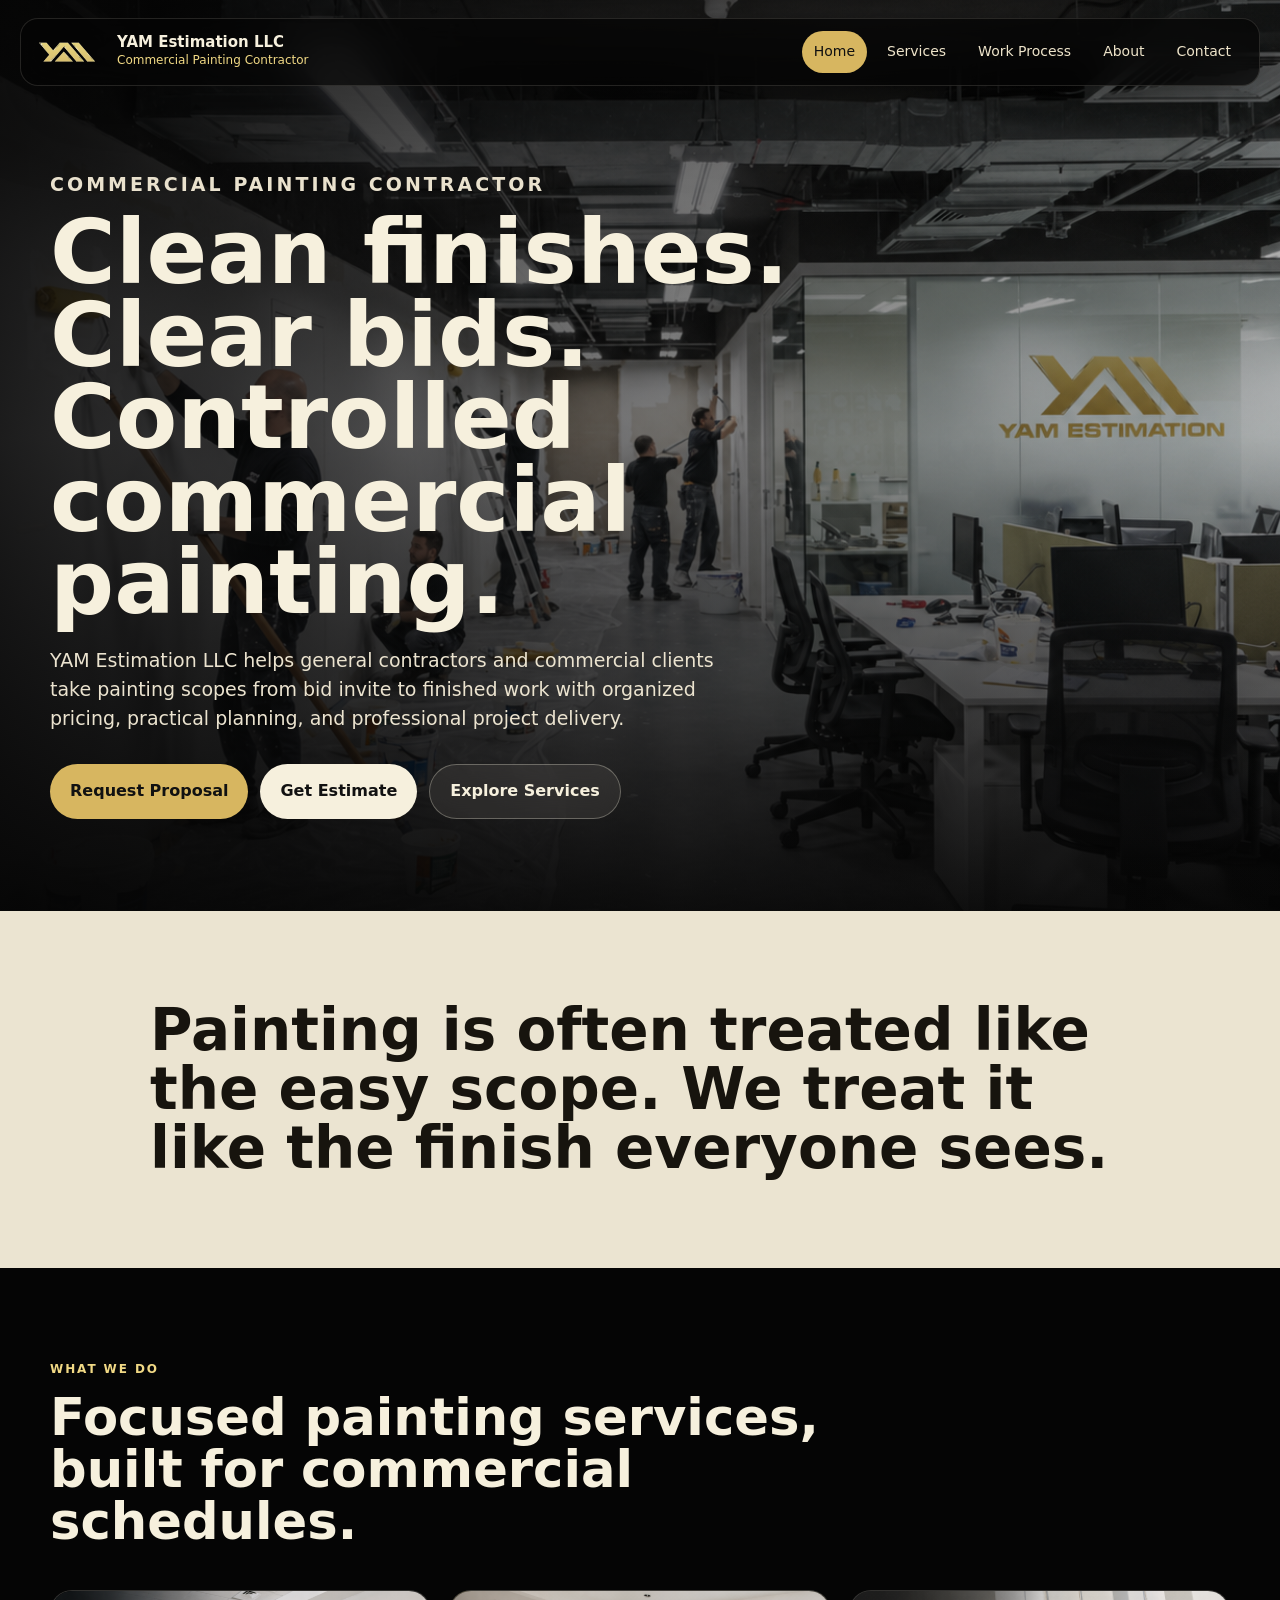
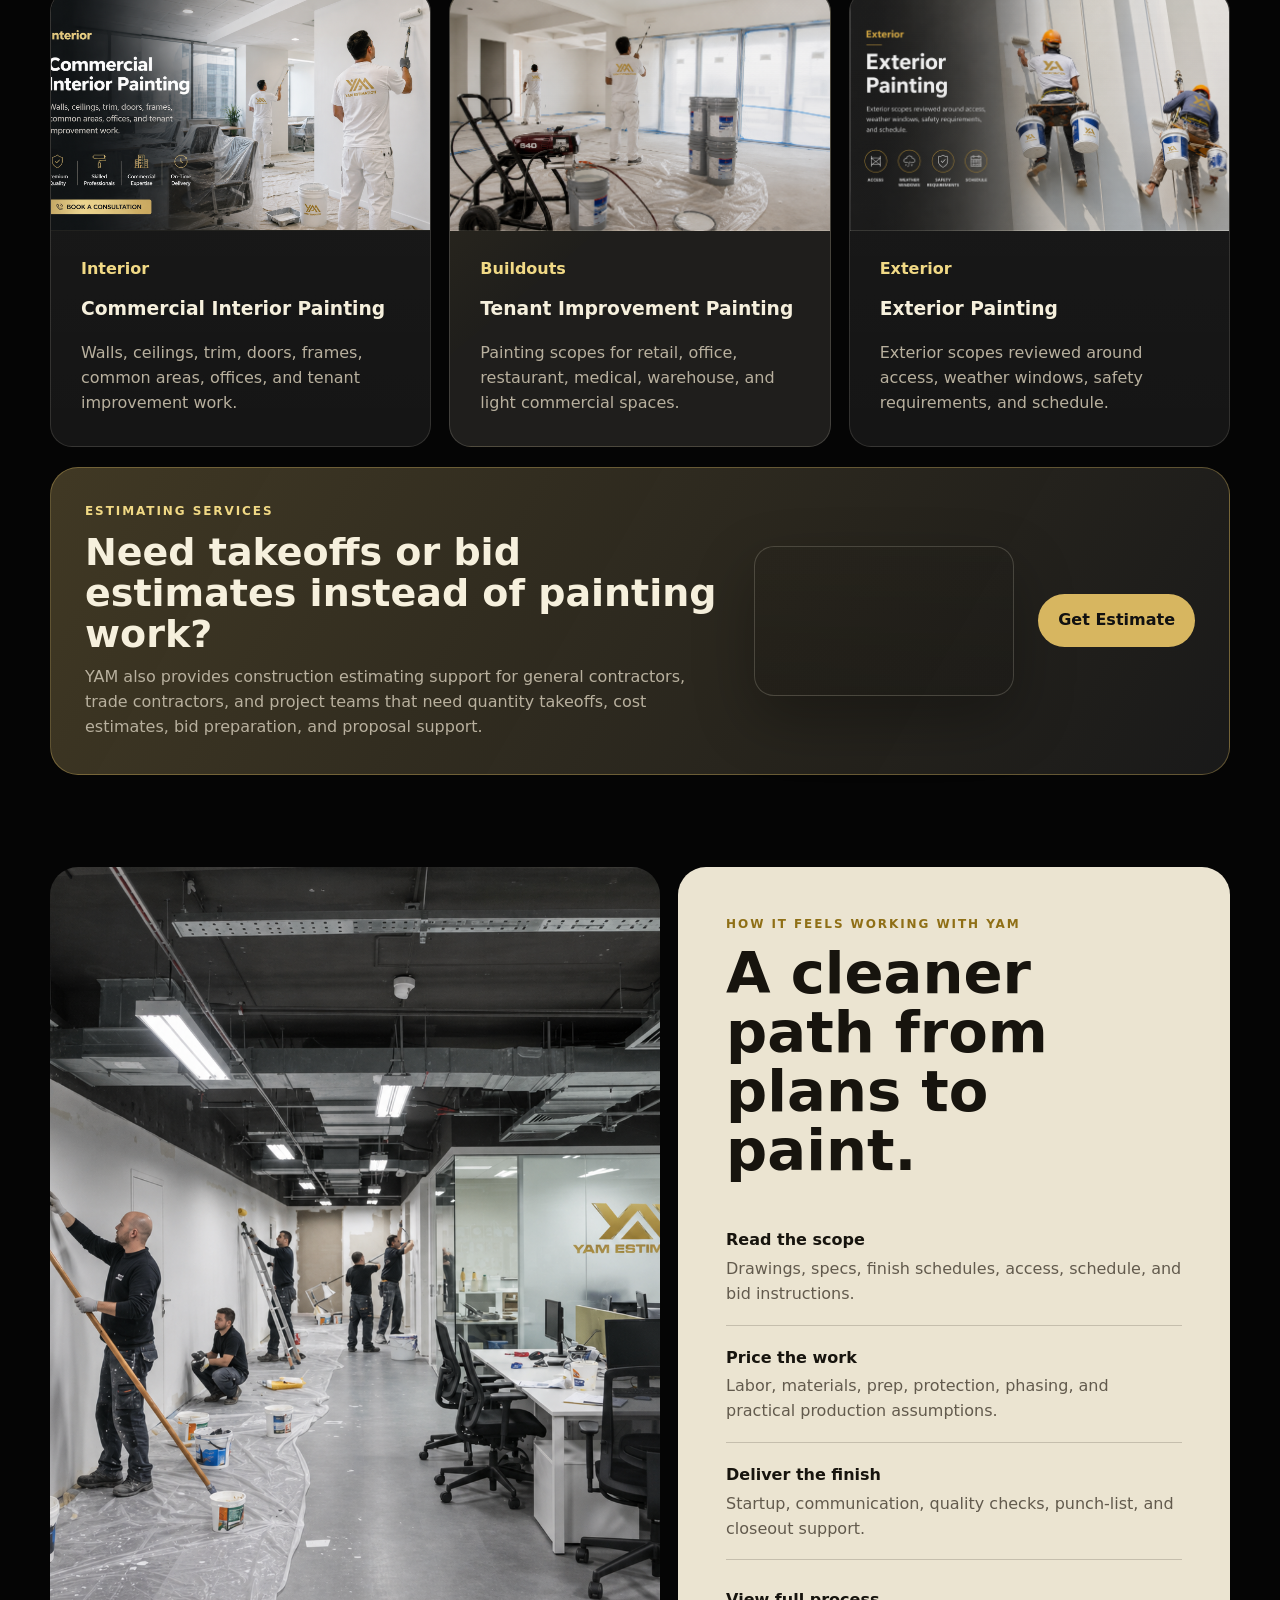
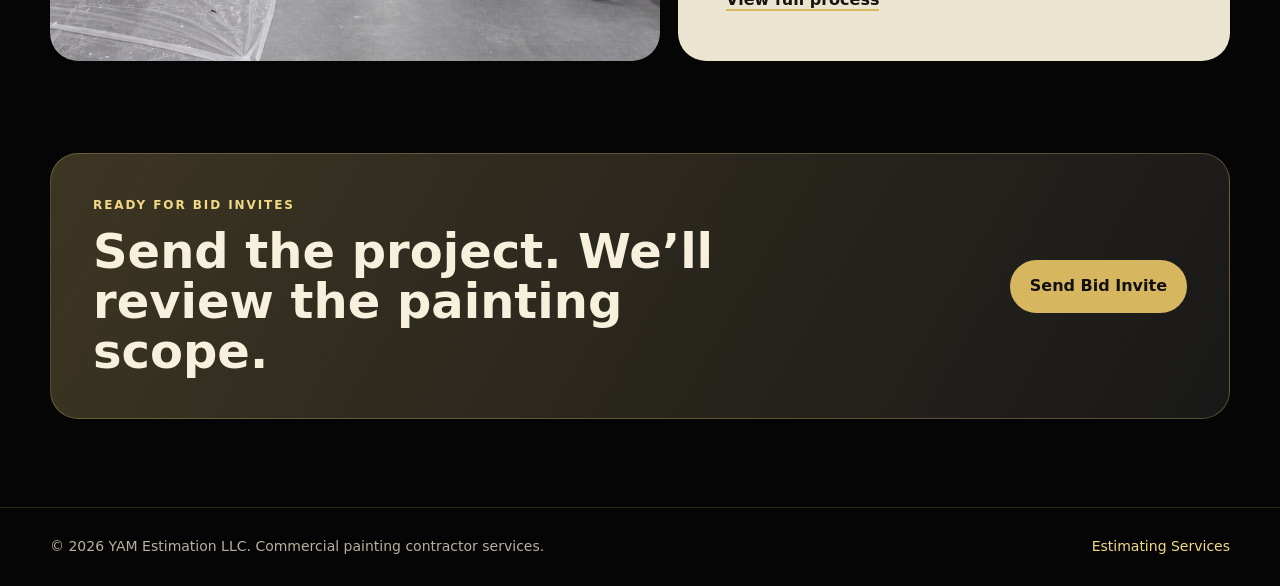
==== index.html @ fc0971e2 "Add files via upload" ====
<!doctype html>
<html lang="en">
  <head>
    <meta charset="utf-8" />
    <meta name="viewport" content="width=device-width, initial-scale=1" />
    <title>YAM Estimation | Commercial Painting Contractor</title>
    <meta name="description" content="YAM Estimation LLC provides commercial painting contractor services for general contractors and commercial clients." />
    <link rel="stylesheet" href="styles.css" />
  </head>
  <body>
    <header class="site-header">
      <a class="brand" href="index.html" aria-label="YAM Estimation home">
        <img src="assets/yam-mark-gold-transparent.png" alt="YAM Estimation" />
        <span><strong>YAM Estimation LLC</strong><small>Commercial Painting Contractor</small></span>
      </a>
      <button class="nav-toggle" type="button" aria-expanded="false" aria-controls="site-nav"><span></span><span></span><span></span></button>
      <nav id="site-nav" class="site-nav" aria-label="Main navigation">
        <a class="active" href="index.html">Home</a>
        <a href="services.html">Services</a>
        <a href="process.html">Work Process</a>
        <a href="about.html">About</a>
        <a href="contact.html">Contact</a>
      </nav>
    </header>

    <main>
      <section class="home-hero">
        <div class="hero-bg"></div>
        <div class="hero-shade"></div>
        <div class="home-hero-content">
          <p class="eyebrow">Commercial Painting Contractor</p>
          <h1>Clean finishes. Clear bids. Controlled commercial painting.</h1>
          <p>
            YAM Estimation LLC helps general contractors and commercial clients take painting scopes from bid invite to finished work with organized pricing, practical planning, and professional project delivery.
          </p>
          <div class="hero-actions">
            <a class="btn btn-primary" href="contact.html">Request Proposal</a>
            <a class="btn btn-estimate" href="https://yamestimation.com/" target="_blank" rel="noopener">Get Estimate</a>
            <a class="btn btn-glass" href="services.html">Explore Services</a>
          </div>
        </div>
      </section>

      <section class="statement">
        <p>Painting is often treated like the easy scope. We treat it like the finish everyone sees.</p>
      </section>

      <section class="home-services">
        <div class="section-kicker">
          <p class="eyebrow">What We Do</p>
          <h2>Focused painting services, built for commercial schedules.</h2>
        </div>
        <div class="service-row">
          <a href="services.html" class="service-tile service-interior">
            <span class="tile-photo" aria-hidden="true"></span>
            <span>Interior</span>
            <h3>Commercial Interior Painting</h3>
            <p>Walls, ceilings, trim, doors, frames, common areas, offices, and tenant improvement work.</p>
          </a>
          <a href="services.html" class="service-tile featured service-buildout">
            <span class="tile-photo" aria-hidden="true"></span>
            <span>Buildouts</span>
            <h3>Tenant Improvement Painting</h3>
            <p>Painting scopes for retail, office, restaurant, medical, warehouse, and light commercial spaces.</p>
          </a>
          <a href="services.html" class="service-tile service-exterior">
            <span class="tile-photo" aria-hidden="true"></span>
            <span>Exterior</span>
            <h3>Exterior Painting</h3>
            <p>Exterior scopes reviewed around access, weather windows, safety requirements, and schedule.</p>
          </a>
        </div>
        <div class="estimate-band">
          <div>
            <p class="eyebrow">Estimating Services</p>
            <h3>Need takeoffs or bid estimates instead of painting work?</h3>
            <p>YAM also provides construction estimating support for general contractors, trade contractors, and project teams that need quantity takeoffs, cost estimates, bid preparation, and proposal support.</p>
          </div>
          <span class="estimate-visual" aria-hidden="true"></span>
          <a class="btn btn-primary" href="https://yamestimation.com/" target="_blank" rel="noopener">Get Estimate</a>
        </div>
      </section>

      <section class="visual-process">
        <div class="process-photo">
          <img src="assets/yam-office-painting-hero.png" alt="Commercial painting work in progress" />
        </div>
        <div class="process-copy">
          <p class="eyebrow">How It Feels Working With YAM</p>
          <h2>A cleaner path from plans to paint.</h2>
          <ol>
            <li><strong>Read the scope</strong><span>Drawings, specs, finish schedules, access, schedule, and bid instructions.</span></li>
            <li><strong>Price the work</strong><span>Labor, materials, prep, protection, phasing, and practical production assumptions.</span></li>
            <li><strong>Deliver the finish</strong><span>Startup, communication, quality checks, punch-list, and closeout support.</span></li>
          </ol>
          <a class="text-link" href="process.html">View full process</a>
        </div>
      </section>

      <section class="cta-panel">
        <div>
          <p class="eyebrow">Ready For Bid Invites</p>
          <h2>Send the project. We’ll review the painting scope.</h2>
        </div>
        <a class="btn btn-primary" href="contact.html">Send Bid Invite</a>
      </section>
    </main>

    <footer class="site-footer">
      <p>© <span id="year"></span> YAM Estimation LLC. Commercial painting contractor services.</p>
      <a href="https://yamestimation.com/" target="_blank" rel="noopener">Estimating Services</a>
    </footer>
    <script src="script.js"></script>
  </body>
</html>
---- styles.css ----
:root {
  --black: #050505;
  --charcoal: #111111;
  --graphite: #1b1a17;
  --cream: #f6f0dd;
  --paper: #ebe4d1;
  --muted: #b8b09e;
  --gold: #d7b660;
  --gold-light: #f1d985;
  --line: rgba(246, 240, 221, 0.16);
  --max: 1180px;
}

* { box-sizing: border-box; }
html { scroll-behavior: smooth; }
body {
  margin: 0;
  background: var(--black);
  color: var(--cream);
  font-family: Inter, ui-sans-serif, system-ui, -apple-system, BlinkMacSystemFont, "Segoe UI", sans-serif;
  line-height: 1.55;
}

img { display: block; max-width: 100%; }
a { color: inherit; text-decoration: none; }
p, h1, h2, h3 { margin-top: 0; }

.site-header {
  position: fixed;
  inset: 18px 20px auto;
  z-index: 40;
  display: flex;
  align-items: center;
  justify-content: space-between;
  gap: 22px;
  width: min(calc(100% - 40px), 1240px);
  margin: 0 auto;
  padding: 12px 16px;
  border: 1px solid rgba(246, 240, 221, 0.13);
  border-radius: 18px;
  background: rgba(5, 5, 5, 0.74);
  backdrop-filter: blur(18px);
  box-shadow: 0 24px 80px rgba(0, 0, 0, 0.32);
}

.brand {
  display: flex;
  align-items: center;
  gap: 12px;
  min-width: 270px;
}

.brand img {
  width: 68px;
  height: 32px;
  object-fit: contain;
}

.brand span { display: grid; gap: 1px; }
.brand strong { font-size: 15px; line-height: 1.1; }
.brand small { color: var(--gold-light); font-size: 12px; }

.site-nav {
  display: flex;
  align-items: center;
  gap: 8px;
  color: #eee4ca;
  font-size: 14px;
}

.site-nav a {
  padding: 10px 12px;
  border-radius: 999px;
  transition: color 180ms ease, background 180ms ease;
}

.site-nav a:hover,
.site-nav a.active {
  color: #101010;
  background: var(--gold);
}

.site-nav .nav-pill {
  border: 1px solid rgba(215, 182, 96, 0.42);
  color: var(--gold-light);
}

.nav-toggle {
  display: none;
  width: 42px;
  height: 42px;
  border: 1px solid var(--line);
  border-radius: 12px;
  background: transparent;
}

.nav-toggle span {
  display: block;
  width: 18px;
  height: 2px;
  margin: 4px auto;
  background: var(--cream);
}

.home-hero {
  position: relative;
  min-height: 100svh;
  display: grid;
  align-items: end;
  overflow: hidden;
}

.hero-bg {
  position: absolute;
  inset: 0;
  background: url("assets/yam-office-painting-hero.png") center/cover;
  transform: scale(1.02);
}

.hero-shade {
  position: absolute;
  inset: 0;
  background:
    linear-gradient(90deg, rgba(5, 5, 5, 0.88), rgba(5, 5, 5, 0.48) 48%, rgba(5, 5, 5, 0.16)),
    linear-gradient(0deg, rgba(5, 5, 5, 0.92), rgba(5, 5, 5, 0.08) 52%, rgba(5, 5, 5, 0.34));
}

.home-hero-content {
  position: relative;
  z-index: 2;
  width: min(var(--max), calc(100% - 44px));
  margin: 0 auto;
  padding: 170px 0 92px;
}

.home-hero h1 {
  max-width: 900px;
  margin-bottom: 22px;
  font-size: clamp(46px, 7vw, 92px);
  line-height: 0.92;
  letter-spacing: 0;
}

.home-hero-content > p {
  max-width: 680px;
  color: #ebe3cf;
  font-size: 19px;
}

.eyebrow {
  margin-bottom: 12px;
  color: var(--gold-light);
  font-size: 12px;
  font-weight: 900;
  letter-spacing: 0.16em;
  text-transform: uppercase;
}

.hero-actions {
  display: flex;
  flex-wrap: wrap;
  gap: 12px;
  margin-top: 30px;
}

.btn {
  display: inline-flex;
  align-items: center;
  justify-content: center;
  min-height: 50px;
  padding: 14px 20px;
  border-radius: 999px;
  font-weight: 850;
  transition: transform 160ms ease, background 160ms ease;
}

.btn:hover { transform: translateY(-2px); }
.btn-primary { background: var(--gold); color: #111; }
.btn-estimate {
  background: var(--cream);
  color: #111;
}
.btn-glass, .btn-ghost {
  border: 1px solid rgba(246, 240, 221, 0.3);
  background: rgba(246, 240, 221, 0.08);
  color: var(--cream);
  backdrop-filter: blur(12px);
}

.statement {
  padding: 90px 22px;
  background: var(--paper);
  color: #17140e;
}

.statement p {
  width: min(980px, 100%);
  margin: 0 auto;
  font-size: clamp(32px, 5vw, 58px);
  line-height: 1.02;
  font-weight: 850;
  letter-spacing: 0;
}

.home-services,
.visual-process,
.cta-panel,
.section,
.feature-band,
.page-main {
  width: min(var(--max), calc(100% - 44px));
  margin: 0 auto;
}

.home-services {
  padding: 92px 0;
}

.section-kicker {
  display: block;
  margin-bottom: 30px;
}

.section-kicker .eyebrow {
  margin-top: 0;
}

.section-kicker h2,
.process-copy h2,
.page-hero h1,
.about-copy h1,
.contact-intro h1,
.two-column h2 {
  font-size: clamp(34px, 4.5vw, 58px);
  line-height: 1.02;
  letter-spacing: 0;
}

.section-kicker h2 {
  max-width: 820px;
  font-size: clamp(34px, 4vw, 54px);
}

.service-row {
  display: grid;
  grid-template-columns: repeat(3, minmax(0, 1fr));
  gap: 18px;
  align-items: stretch;
}

.service-tile {
  display: flex;
  flex-direction: column;
  overflow: hidden;
  border: 1px solid rgba(246, 240, 221, 0.13);
  border-radius: 22px;
  background:
    linear-gradient(180deg, rgba(255, 255, 255, 0.04), rgba(255, 255, 255, 0.015)),
    var(--charcoal);
  transition: transform 180ms ease, border-color 180ms ease;
}

.service-tile.featured {
  border-color: rgba(246, 240, 221, 0.16);
  background:
    linear-gradient(140deg, rgba(215, 182, 96, 0.12), rgba(255, 255, 255, 0.02) 48%),
    var(--graphite);
}

.service-tile:hover {
  transform: translateY(-5px);
  border-color: rgba(215, 182, 96, 0.62);
}

.service-tile span,
.feature-card span,
.timeline span,
.service-matrix span {
  display: inline-block;
  margin: 26px 30px 12px;
  color: var(--gold-light);
  font-weight: 900;
}

.service-tile .tile-photo {
  width: 100%;
  height: 240px;
  margin: 0;
  background-size: cover;
  background-position: center;
  border-bottom: 1px solid rgba(246, 240, 221, 0.12);
}

.service-interior .tile-photo {
  background-image: url("assets/yam-interior-painting-card.png");
  background-size: cover;
  background-repeat: no-repeat;
  background-color: #050505;
  background-position: center center;
  height: 240px;
}

.service-buildout .tile-photo {
  height: 240px;
  background-image: linear-gradient(0deg, rgba(5, 5, 5, 0.08), rgba(5, 5, 5, 0.02)), url("assets/yam-buildout-painting.png");
}

.service-exterior .tile-photo {
  background-image: linear-gradient(0deg, rgba(5, 5, 5, 0.12), rgba(5, 5, 5, 0.02)), url("assets/yam-exterior-painting.png");
  background-position: center center;
}

.service-estimate .tile-photo {
  background-image: linear-gradient(0deg, rgba(5, 5, 5, 0.16), rgba(5, 5, 5, 0.02)), url("https://images.unsplash.com/photo-1503387762-592deb58ef4e?auto=format&fit=crop&w=900&q=82");
}

.service-tile h3,
.service-tile p {
  margin-left: 30px;
  margin-right: 30px;
}

.service-tile p {
  margin-bottom: 30px;
}

.service-tile p,
.process-copy li span,
.page-hero p,
.about-copy > p,
.contact-intro > p,
.feature-card p,
.service-matrix p,
.timeline p,
.detail-list p,
.contact-direct p,
.info-grid p {
  color: var(--muted);
}

.estimate-band {
  display: grid;
  grid-template-columns: minmax(0, 1fr) 260px auto;
  align-items: center;
  gap: 24px;
  margin-top: 20px;
  padding: 34px;
  border: 1px solid rgba(215, 182, 96, 0.36);
  border-radius: 28px;
  background:
    linear-gradient(120deg, rgba(215, 182, 96, 0.24), rgba(255, 255, 255, 0.035)),
    var(--charcoal);
}

.estimate-band div {
  max-width: 720px;
}

.estimate-band h3 {
  margin-bottom: 10px;
  font-size: clamp(26px, 3vw, 38px);
  line-height: 1.08;
}

.estimate-band p:last-child {
  margin-bottom: 0;
  color: var(--muted);
}

.estimate-visual {
  width: min(260px, 24vw);
  height: 150px;
  flex: 0 0 auto;
  border: 1px solid rgba(246, 240, 221, 0.18);
  border-radius: 20px;
  background:
    linear-gradient(0deg, rgba(5, 5, 5, 0.15), rgba(5, 5, 5, 0.05)),
    url("https://images.unsplash.com/photo-1503387762-592deb58ef4e?auto=format&fit=crop&w=700&q=82") center/cover;
  box-shadow: 0 24px 60px rgba(0, 0, 0, 0.28);
}

.visual-process {
  display: grid;
  grid-template-columns: 1.05fr 0.95fr;
  gap: 18px;
  padding-bottom: 92px;
}

.process-photo {
  min-height: 640px;
  overflow: hidden;
  border-radius: 28px;
}

.process-photo img {
  width: 100%;
  height: 100%;
  object-fit: cover;
}

.process-copy {
  padding: 48px;
  border-radius: 28px;
  background: var(--paper);
  color: #17140e;
}

.process-copy .eyebrow { color: #8f6f16; }
.process-copy ol {
  display: grid;
  gap: 20px;
  margin: 28px 0;
  padding: 0;
  list-style: none;
}

.process-copy li {
  display: grid;
  gap: 4px;
  padding-bottom: 18px;
  border-bottom: 1px solid rgba(23, 20, 14, 0.18);
}

.process-copy li span { color: #625a4d; }
.text-link {
  color: #17140e;
  font-weight: 900;
  border-bottom: 2px solid var(--gold);
}

.cta-panel {
  display: flex;
  justify-content: space-between;
  align-items: center;
  gap: 24px;
  margin-bottom: 88px;
  padding: 42px;
  border: 1px solid rgba(215, 182, 96, 0.32);
  border-radius: 28px;
  background:
    linear-gradient(120deg, rgba(215, 182, 96, 0.22), rgba(255, 255, 255, 0.03)),
    var(--charcoal);
}

.cta-panel h2 {
  max-width: 720px;
  margin-bottom: 0;
  font-size: clamp(30px, 4vw, 48px);
  line-height: 1.04;
}

.site-footer {
  display: flex;
  justify-content: space-between;
  gap: 22px;
  padding: 28px max(22px, calc((100vw - var(--max)) / 2));
  border-top: 1px solid rgba(215, 182, 96, 0.2);
  color: var(--muted);
  font-size: 14px;
}

.site-footer p { margin: 0; }
.site-footer a { color: var(--gold-light); }

/* Inner pages */
.page-main {
  padding: 120px 0 90px;
}

.page-hero {
  min-height: 440px;
  display: grid;
  align-content: end;
  padding: 52px;
  border-radius: 28px;
  overflow: hidden;
  background:
    linear-gradient(90deg, rgba(5, 5, 5, 0.74), rgba(5, 5, 5, 0.28)),
    url("assets/yam-office-painting-hero.png") center/cover;
}

.service-matrix,
.timeline {
  display: grid;
  gap: 16px;
  margin-top: 24px;
}

.service-matrix { grid-template-columns: repeat(2, 1fr); }
.timeline { grid-template-columns: repeat(3, 1fr); }

.service-matrix article,
.timeline article,
.feature-card,
.contact-form,
.contact-direct,
.info-grid p {
  border: 1px solid rgba(246, 240, 221, 0.13);
  border-radius: 22px;
  background: rgba(255, 255, 255, 0.045);
}

.service-matrix article,
.timeline article {
  min-height: 280px;
  padding: 30px;
}

.service-matrix .matrix-card {
  overflow: hidden;
  padding: 0;
}

.service-matrix .matrix-card .tile-photo {
  display: block;
  width: 100%;
  height: 210px;
  margin: 0;
  background-size: cover;
  background-position: center;
  border-bottom: 1px solid rgba(246, 240, 221, 0.12);
}

.service-matrix .matrix-card > span:not(.tile-photo),
.service-matrix .matrix-card h2,
.service-matrix .matrix-card p,
.service-matrix .matrix-card .text-link {
  margin-left: 28px;
  margin-right: 28px;
}

.service-matrix .matrix-card > span:not(.tile-photo) {
  margin-top: 24px;
}

.service-matrix .matrix-card p,
.service-matrix .matrix-card .text-link {
  margin-bottom: 28px;
}

.service-matrix .estimate-service {
  border-color: rgba(215, 182, 96, 0.42);
  background:
    linear-gradient(135deg, rgba(215, 182, 96, 0.2), rgba(255, 255, 255, 0.035)),
    rgba(255, 255, 255, 0.045);
}

.section,
.two-column {
  padding: 80px 0;
}

.two-column,
.about-layout,
.contact-page {
  display: grid;
  grid-template-columns: 0.95fr 1.05fr;
  gap: 26px;
  align-items: start;
}

.detail-list {
  display: grid;
  gap: 14px;
}

.detail-list p {
  margin: 0;
  padding: 18px 0;
  border-bottom: 1px solid var(--line);
}

.about-layout {
  align-items: stretch;
}

.about-image {
  min-height: 690px;
  overflow: hidden;
  border-radius: 28px;
}

.about-image img {
  width: 100%;
  height: 100%;
  object-fit: cover;
}

.about-copy,
.contact-intro {
  padding: 46px;
  border-radius: 28px;
  background: var(--paper);
  color: #17140e;
}

.about-copy .eyebrow,
.contact-intro .eyebrow {
  color: #8f6f16;
}

.about-copy > p,
.contact-intro > p {
  color: #625a4d;
}

.info-grid,
.contact-direct {
  display: grid;
  grid-template-columns: repeat(2, 1fr);
  gap: 12px;
  margin-top: 26px;
}

.info-grid p,
.contact-direct p {
  margin: 0;
  padding: 18px;
  background: rgba(23, 20, 14, 0.06);
  border-color: rgba(23, 20, 14, 0.13);
  color: #625a4d;
}

.contact-direct {
  grid-template-columns: 1fr;
}

.contact-form {
  display: grid;
  grid-template-columns: repeat(2, 1fr);
  gap: 16px;
  padding: 28px;
}

.contact-form label {
  display: grid;
  gap: 7px;
  color: #ece2c7;
  font-weight: 800;
  font-size: 14px;
}

.contact-form .full { grid-column: 1 / -1; }

input,
textarea {
  width: 100%;
  border: 1px solid rgba(246, 240, 221, 0.18);
  border-radius: 14px;
  background: rgba(255, 255, 255, 0.06);
  color: var(--cream);
  font: inherit;
  padding: 13px 14px;
}

textarea { resize: vertical; }
input:focus, textarea:focus {
  border-color: rgba(215, 182, 96, 0.85);
  outline: none;
}

@media (max-width: 1050px) {
  .estimate-band,
  .visual-process,
  .two-column,
  .about-layout,
  .contact-page {
    grid-template-columns: 1fr;
  }
  .service-row,
  .timeline {
    grid-template-columns: repeat(2, 1fr);
  }
}

@media (max-width: 880px) {
  .nav-toggle { display: block; }
  .site-nav {
    position: absolute;
    top: 74px;
    left: 0;
    right: 0;
    display: none;
    flex-direction: column;
    align-items: stretch;
    padding: 12px;
    border: 1px solid var(--line);
    border-radius: 18px;
    background: rgba(5, 5, 5, 0.97);
  }
  .site-nav.open { display: flex; }
  .brand { min-width: 0; }
}

@media (max-width: 640px) {
  .site-header {
    inset: 10px 12px auto;
    width: calc(100% - 24px);
  }
  .brand img { width: 54px; }
  .brand small { display: none; }
  .home-hero-content {
    width: calc(100% - 28px);
    padding: 150px 0 56px;
  }
  .home-hero h1 { font-size: 43px; }
  .statement { padding: 62px 18px; }
  .home-services,
  .visual-process,
  .cta-panel,
  .section,
  .feature-band,
  .page-main {
    width: calc(100% - 28px);
  }
  .service-row,
  .service-matrix,
  .timeline,
  .info-grid,
  .contact-form {
    grid-template-columns: 1fr;
  }

  .section-kicker h2 {
    font-size: 36px;
  }

  .service-tile .tile-photo,
  .service-interior .tile-photo,
  .service-buildout .tile-photo {
    height: 210px;
  }
  .process-photo,
  .about-image {
    min-height: 390px;
  }
  .process-copy,
  .page-hero,
  .about-copy,
  .contact-intro,
  .cta-panel {
    padding: 28px;
    border-radius: 22px;
  }
  .cta-panel,
  .estimate-band,
  .site-footer {
    flex-direction: column;
    align-items: flex-start;
  }

  .estimate-visual {
    width: 100%;
    height: 180px;
  }
}
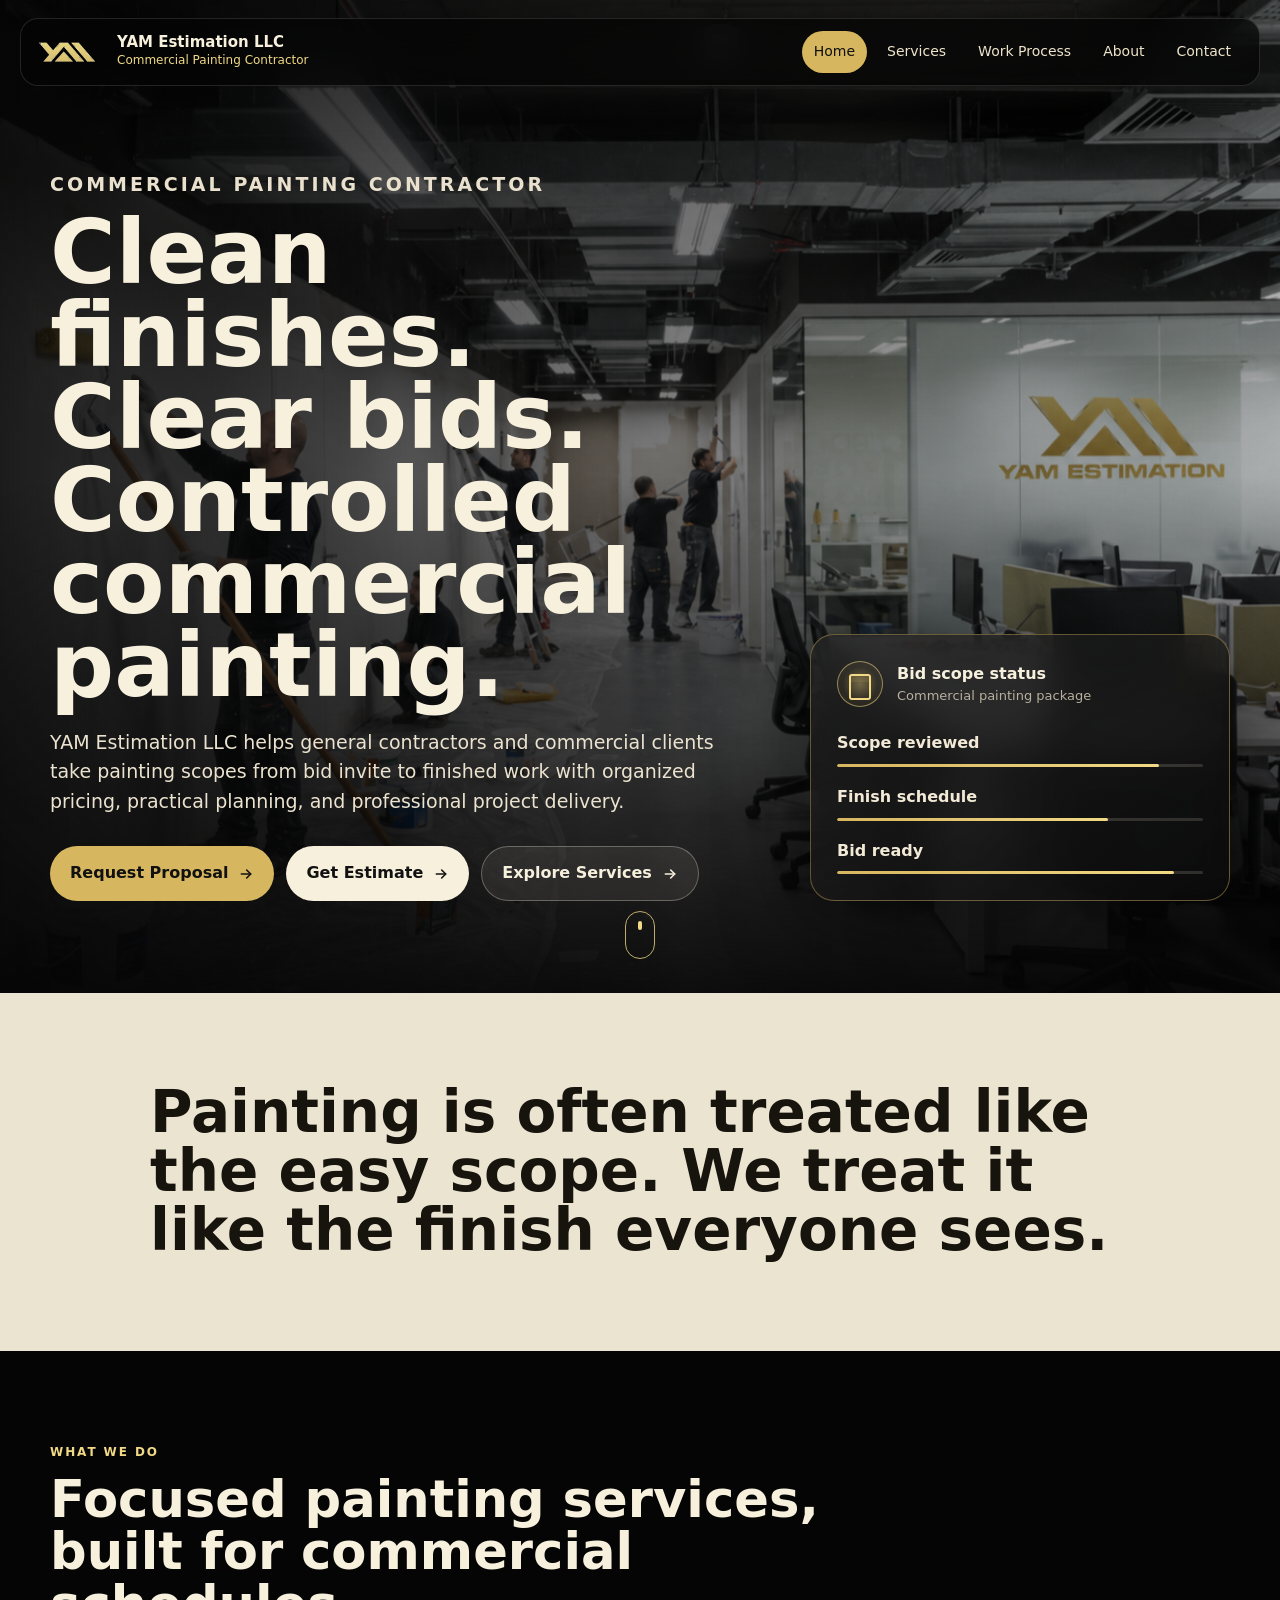
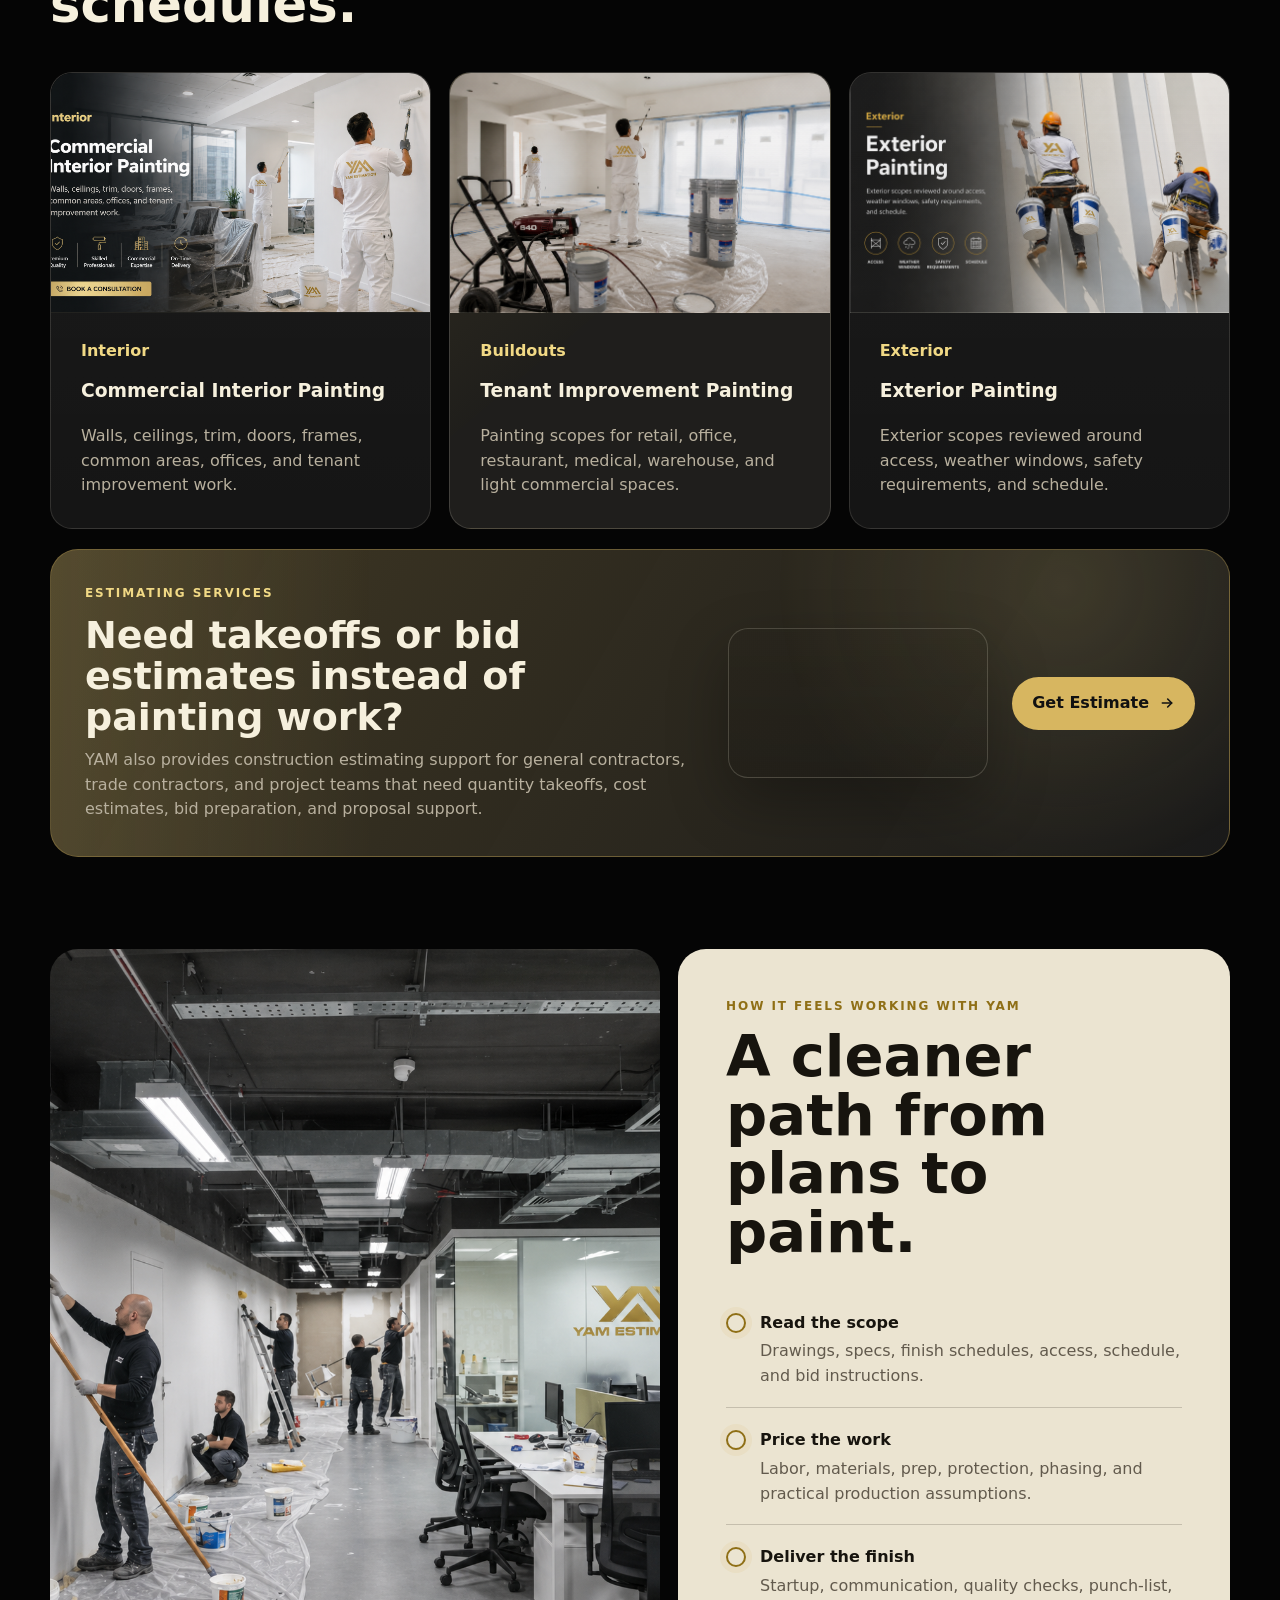
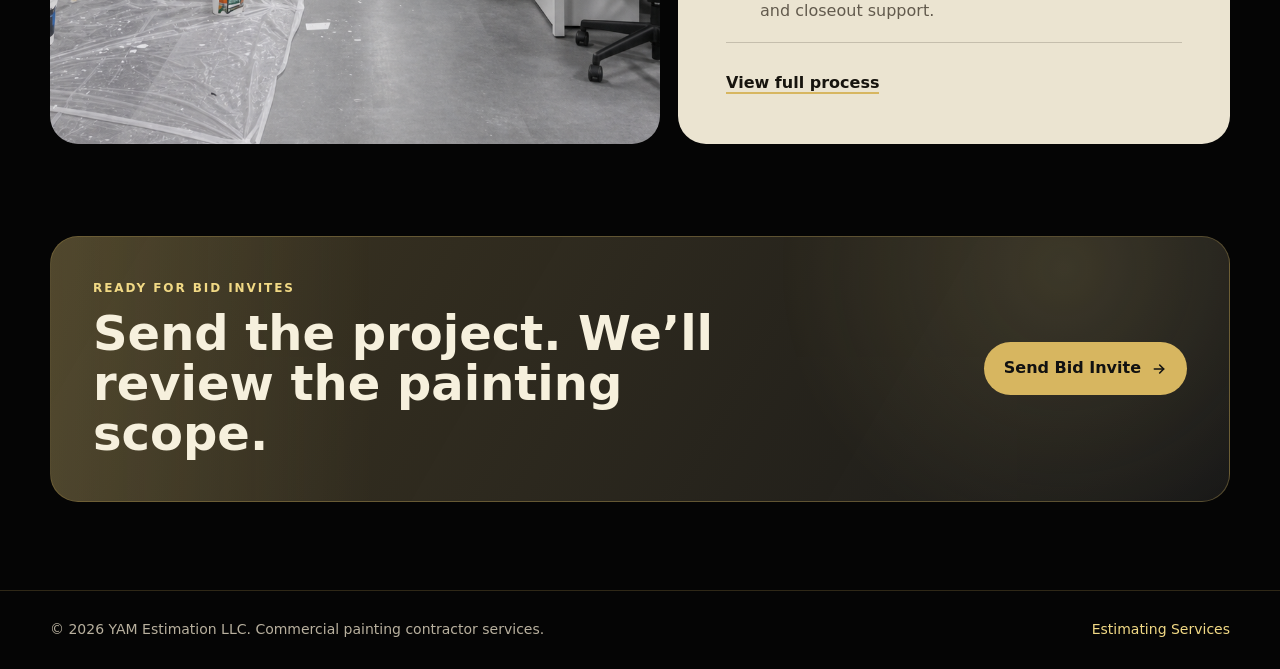
==== commit 628ac4a9: "Add polished animations and homepage features" ====
--- a/index.html
+++ b/index.html
@@ -26,18 +26,42 @@
     <main>
       <section class="home-hero">
         <div class="hero-bg"></div>
+        <div class="hero-grid" aria-hidden="true"></div>
         <div class="hero-shade"></div>
         <div class="home-hero-content">
-          <p class="eyebrow">Commercial Painting Contractor</p>
-          <h1>Clean finishes. Clear bids. Controlled commercial painting.</h1>
-          <p>
-            YAM Estimation LLC helps general contractors and commercial clients take painting scopes from bid invite to finished work with organized pricing, practical planning, and professional project delivery.
-          </p>
-          <div class="hero-actions">
-            <a class="btn btn-primary" href="contact.html">Request Proposal</a>
-            <a class="btn btn-estimate" href="https://yamestimation.com/" target="_blank" rel="noopener">Get Estimate</a>
-            <a class="btn btn-glass" href="services.html">Explore Services</a>
+          <div class="hero-copy">
+            <p class="eyebrow">Commercial Painting Contractor</p>
+            <h1>Clean finishes. Clear bids. Controlled commercial painting.</h1>
+            <p>
+              YAM Estimation LLC helps general contractors and commercial clients take painting scopes from bid invite to finished work with organized pricing, practical planning, and professional project delivery.
+            </p>
+            <div class="hero-actions">
+              <a class="btn btn-primary" href="contact.html">Request Proposal</a>
+              <a class="btn btn-estimate" href="https://yamestimation.com/" target="_blank" rel="noopener">Get Estimate</a>
+              <a class="btn btn-glass" href="services.html">Explore Services</a>
+            </div>
           </div>
+          <aside class="scope-card" aria-label="Project readiness checklist">
+            <div class="scope-card-top">
+              <span class="scope-icon" aria-hidden="true"></span>
+              <p><strong>Bid scope status</strong><small>Commercial painting package</small></p>
+            </div>
+            <ul>
+              <li style="--progress: 88%">
+                <span>Scope reviewed</span>
+                <i></i>
+              </li>
+              <li style="--progress: 74%">
+                <span>Finish schedule</span>
+                <i></i>
+              </li>
+              <li style="--progress: 92%">
+                <span>Bid ready</span>
+                <i></i>
+              </li>
+            </ul>
+          </aside>
+          <a class="scroll-cue" href="#services-preview" aria-label="Scroll to services"></a>
         </div>
       </section>
 
@@ -45,7 +69,7 @@
         <p>Painting is often treated like the easy scope. We treat it like the finish everyone sees.</p>
       </section>
 
-      <section class="home-services">
+      <section id="services-preview" class="home-services">
         <div class="section-kicker">
           <p class="eyebrow">What We Do</p>
           <h2>Focused painting services, built for commercial schedules.</h2>
--- a/styles.css
+++ b/styles.css
@@ -7,7 +7,9 @@
   --muted: #b8b09e;
   --gold: #d7b660;
   --gold-light: #f1d985;
+  --gold-deep: #9d7620;
   --line: rgba(246, 240, 221, 0.16);
+  --ease: cubic-bezier(0.22, 1, 0.36, 1);
   --max: 1180px;
 }
 
@@ -15,10 +17,16 @@
 html { scroll-behavior: smooth; }
 body {
   margin: 0;
+  overflow-x: hidden;
   background: var(--black);
   color: var(--cream);
   font-family: Inter, ui-sans-serif, system-ui, -apple-system, BlinkMacSystemFont, "Segoe UI", sans-serif;
   line-height: 1.55;
+}
+
+body::selection {
+  background: rgba(215, 182, 96, 0.42);
+  color: #fff8df;
 }
 
 img { display: block; max-width: 100%; }
@@ -41,6 +49,14 @@
   background: rgba(5, 5, 5, 0.74);
   backdrop-filter: blur(18px);
   box-shadow: 0 24px 80px rgba(0, 0, 0, 0.32);
+  transition: transform 420ms var(--ease), background 220ms ease, border-color 220ms ease, box-shadow 220ms ease;
+  animation: headerDrop 720ms var(--ease) both;
+}
+
+.site-header.scrolled {
+  border-color: rgba(215, 182, 96, 0.22);
+  background: rgba(5, 5, 5, 0.86);
+  box-shadow: 0 18px 70px rgba(0, 0, 0, 0.44);
 }
 
 .brand {
@@ -57,6 +73,7 @@
 }
 
 .brand span { display: grid; gap: 1px; }
+.brand span { min-width: 0; }
 .brand strong { font-size: 15px; line-height: 1.1; }
 .brand small { color: var(--gold-light); font-size: 12px; }
 
@@ -71,7 +88,7 @@
 .site-nav a {
   padding: 10px 12px;
   border-radius: 999px;
-  transition: color 180ms ease, background 180ms ease;
+  transition: color 180ms ease, background 180ms ease, transform 180ms ease;
 }
 
 .site-nav a:hover,
@@ -80,6 +97,10 @@
   background: var(--gold);
 }
 
+.site-nav a:hover {
+  transform: translateY(-1px);
+}
+
 .site-nav .nav-pill {
   border: 1px solid rgba(215, 182, 96, 0.42);
   color: var(--gold-light);
@@ -87,6 +108,7 @@
 
 .nav-toggle {
   display: none;
+  flex: 0 0 42px;
   width: 42px;
   height: 42px;
   border: 1px solid var(--line);
@@ -115,6 +137,19 @@
   inset: 0;
   background: url("assets/yam-office-painting-hero.png") center/cover;
   transform: scale(1.02);
+  animation: heroDrift 18s ease-in-out infinite alternate;
+  will-change: transform;
+}
+
+.hero-grid {
+  position: absolute;
+  inset: 0;
+  opacity: 0.28;
+  background-image:
+    linear-gradient(rgba(215, 182, 96, 0.08) 1px, transparent 1px),
+    linear-gradient(90deg, rgba(215, 182, 96, 0.08) 1px, transparent 1px);
+  background-size: 88px 88px;
+  mask-image: linear-gradient(90deg, #000 0%, transparent 72%);
 }
 
 .hero-shade {
@@ -131,6 +166,15 @@
   width: min(var(--max), calc(100% - 44px));
   margin: 0 auto;
   padding: 170px 0 92px;
+  display: grid;
+  grid-template-columns: minmax(0, 1fr) minmax(320px, 420px);
+  align-items: end;
+  gap: 44px;
+}
+
+.hero-copy {
+  min-width: 0;
+  animation: heroLift 880ms var(--ease) 140ms both;
 }
 
 .home-hero h1 {
@@ -139,9 +183,10 @@
   font-size: clamp(46px, 7vw, 92px);
   line-height: 0.92;
   letter-spacing: 0;
-}
-
-.home-hero-content > p {
+  overflow-wrap: break-word;
+}
+
+.hero-copy > p {
   max-width: 680px;
   color: #ebe3cf;
   font-size: 19px;
@@ -164,17 +209,48 @@
 }
 
 .btn {
+  --mx: 50%;
+  --my: 50%;
+  position: relative;
+  isolation: isolate;
+  overflow: hidden;
   display: inline-flex;
   align-items: center;
   justify-content: center;
+  gap: 10px;
   min-height: 50px;
   padding: 14px 20px;
   border-radius: 999px;
   font-weight: 850;
-  transition: transform 160ms ease, background 160ms ease;
-}
-
-.btn:hover { transform: translateY(-2px); }
+  transition: transform 220ms var(--ease), background 160ms ease, border-color 160ms ease, box-shadow 220ms ease;
+}
+
+.btn::after {
+  content: "";
+  width: 16px;
+  height: 16px;
+  background: currentColor;
+  mask: url("data:image/svg+xml,%3Csvg xmlns='http://www.w3.org/2000/svg' viewBox='0 0 24 24' fill='none' stroke='black' stroke-width='2.4' stroke-linecap='round' stroke-linejoin='round'%3E%3Cpath d='M5 12h14'/%3E%3Cpath d='m13 6 6 6-6 6'/%3E%3C/svg%3E") center/contain no-repeat;
+  transition: transform 220ms var(--ease);
+}
+
+.btn::before {
+  content: "";
+  position: absolute;
+  inset: -1px;
+  z-index: -1;
+  opacity: 0;
+  background: radial-gradient(circle at var(--mx) var(--my), rgba(255, 255, 255, 0.34), transparent 34%);
+  transition: opacity 220ms ease;
+}
+
+.btn:hover {
+  transform: translateY(-2px);
+  box-shadow: 0 18px 44px rgba(0, 0, 0, 0.28);
+}
+
+.btn:hover::before { opacity: 1; }
+.btn:hover::after { transform: translateX(4px); }
 .btn-primary { background: var(--gold); color: #111; }
 .btn-estimate {
   background: var(--cream);
@@ -185,6 +261,137 @@
   background: rgba(246, 240, 221, 0.08);
   color: var(--cream);
   backdrop-filter: blur(12px);
+}
+
+.scope-card {
+  min-width: 0;
+  position: relative;
+  overflow: hidden;
+  padding: 26px;
+  border: 1px solid rgba(215, 182, 96, 0.42);
+  border-radius: 24px;
+  background:
+    linear-gradient(145deg, rgba(255, 255, 255, 0.095), rgba(255, 255, 255, 0.02)),
+    rgba(5, 5, 5, 0.72);
+  backdrop-filter: blur(18px);
+  box-shadow: 0 28px 90px rgba(0, 0, 0, 0.42);
+  animation: scopeEnter 980ms var(--ease) 420ms both, subtleFloat 7s ease-in-out 1.6s infinite;
+}
+
+.scope-card::before {
+  content: "";
+  position: absolute;
+  inset: 0;
+  background: linear-gradient(110deg, transparent 0%, rgba(241, 217, 133, 0.16) 45%, transparent 68%);
+  transform: translateX(-120%);
+  animation: panelSweep 5.8s ease-in-out 2s infinite;
+}
+
+.scope-card-top {
+  position: relative;
+  display: flex;
+  align-items: center;
+  gap: 14px;
+  margin-bottom: 24px;
+}
+
+.scope-icon {
+  width: 46px;
+  height: 46px;
+  border: 1px solid rgba(241, 217, 133, 0.54);
+  border-radius: 50%;
+  background:
+    radial-gradient(circle, rgba(241, 217, 133, 0.34), transparent 56%),
+    rgba(215, 182, 96, 0.08);
+}
+
+.scope-icon::before {
+  content: "";
+  display: block;
+  width: 18px;
+  height: 22px;
+  margin: 12px auto;
+  border: 2px solid var(--gold-light);
+  border-radius: 3px;
+  box-shadow: inset 0 6px 0 rgba(215, 182, 96, 0.16);
+}
+
+.scope-card p {
+  margin: 0;
+}
+
+.scope-card strong,
+.scope-card small,
+.scope-card span {
+  display: block;
+}
+
+.scope-card small {
+  color: var(--muted);
+  font-size: 13px;
+}
+
+.scope-card ul {
+  position: relative;
+  display: grid;
+  gap: 18px;
+  margin: 0;
+  padding: 0;
+  list-style: none;
+}
+
+.scope-card li {
+  display: grid;
+  gap: 8px;
+}
+
+.scope-card li span {
+  color: #f2ead6;
+  font-weight: 800;
+}
+
+.scope-card i {
+  position: relative;
+  display: block;
+  height: 3px;
+  overflow: hidden;
+  border-radius: 999px;
+  background: rgba(246, 240, 221, 0.15);
+}
+
+.scope-card i::before {
+  content: "";
+  position: absolute;
+  inset: 0 auto 0 0;
+  width: var(--progress);
+  border-radius: inherit;
+  background: linear-gradient(90deg, var(--gold), var(--gold-light));
+  transform-origin: left;
+  animation: progressIn 1200ms var(--ease) 980ms both;
+}
+
+.scroll-cue {
+  position: absolute;
+  left: 50%;
+  bottom: 34px;
+  width: 30px;
+  height: 48px;
+  border: 1px solid rgba(241, 217, 133, 0.78);
+  border-radius: 999px;
+  transform: translateX(-50%);
+}
+
+.scroll-cue::before {
+  content: "";
+  position: absolute;
+  top: 9px;
+  left: 50%;
+  width: 4px;
+  height: 9px;
+  border-radius: 999px;
+  background: var(--gold-light);
+  transform: translateX(-50%);
+  animation: scrollDot 1.7s ease-in-out infinite;
 }
 
 .statement {
@@ -249,6 +456,10 @@
 }
 
 .service-tile {
+  --mx: 50%;
+  --my: 50%;
+  position: relative;
+  isolation: isolate;
   display: flex;
   flex-direction: column;
   overflow: hidden;
@@ -257,7 +468,20 @@
   background:
     linear-gradient(180deg, rgba(255, 255, 255, 0.04), rgba(255, 255, 255, 0.015)),
     var(--charcoal);
-  transition: transform 180ms ease, border-color 180ms ease;
+  transition: transform 260ms var(--ease), border-color 220ms ease, box-shadow 260ms ease;
+}
+
+.service-tile::after,
+.timeline article::after,
+.feature-card::after,
+.service-matrix article::after {
+  content: "";
+  position: absolute;
+  inset: 0;
+  pointer-events: none;
+  opacity: 0;
+  background: radial-gradient(circle at var(--mx) var(--my), rgba(241, 217, 133, 0.14), transparent 34%);
+  transition: opacity 220ms ease;
 }
 
 .service-tile.featured {
@@ -268,8 +492,16 @@
 }
 
 .service-tile:hover {
-  transform: translateY(-5px);
+  transform: translateY(-7px);
   border-color: rgba(215, 182, 96, 0.62);
+  box-shadow: 0 26px 70px rgba(0, 0, 0, 0.34);
+}
+
+.service-tile:hover::after,
+.timeline article:hover::after,
+.feature-card:hover::after,
+.service-matrix article:hover::after {
+  opacity: 1;
 }
 
 .service-tile span,
@@ -289,6 +521,13 @@
   background-size: cover;
   background-position: center;
   border-bottom: 1px solid rgba(246, 240, 221, 0.12);
+  transition: transform 580ms var(--ease), filter 580ms ease;
+}
+
+.service-tile:hover .tile-photo,
+.service-matrix article:hover .tile-photo {
+  transform: scale(1.045);
+  filter: saturate(1.08) contrast(1.05);
 }
 
 .service-interior .tile-photo {
@@ -339,6 +578,8 @@
 }
 
 .estimate-band {
+  position: relative;
+  overflow: hidden;
   display: grid;
   grid-template-columns: minmax(0, 1fr) 260px auto;
   align-items: center;
@@ -352,6 +593,24 @@
     var(--charcoal);
 }
 
+.estimate-band::before,
+.cta-panel::before {
+  content: "";
+  position: absolute;
+  inset: 0;
+  pointer-events: none;
+  background:
+    linear-gradient(90deg, rgba(241, 217, 133, 0.16), transparent 28%),
+    radial-gradient(circle at 86% 12%, rgba(241, 217, 133, 0.18), transparent 28%);
+  opacity: 0.75;
+}
+
+.estimate-band > *,
+.cta-panel > * {
+  position: relative;
+  z-index: 1;
+}
+
 .estimate-band div {
   max-width: 720px;
 }
@@ -390,12 +649,19 @@
   min-height: 640px;
   overflow: hidden;
   border-radius: 28px;
+  transform: translateZ(0);
 }
 
 .process-photo img {
   width: 100%;
   height: 100%;
   object-fit: cover;
+  transition: transform 900ms var(--ease);
+}
+
+.visual-process:hover .process-photo img,
+.about-layout:hover .about-image img {
+  transform: scale(1.035);
 }
 
 .process-copy {
@@ -415,10 +681,23 @@
 }
 
 .process-copy li {
+  position: relative;
   display: grid;
   gap: 4px;
-  padding-bottom: 18px;
+  padding: 0 0 18px 34px;
   border-bottom: 1px solid rgba(23, 20, 14, 0.18);
+}
+
+.process-copy li::before {
+  content: "";
+  position: absolute;
+  top: 2px;
+  left: 0;
+  width: 16px;
+  height: 16px;
+  border: 2px solid #8f6f16;
+  border-radius: 50%;
+  box-shadow: 0 0 0 6px rgba(215, 182, 96, 0.12);
 }
 
 .process-copy li span { color: #625a4d; }
@@ -429,6 +708,8 @@
 }
 
 .cta-panel {
+  position: relative;
+  overflow: hidden;
   display: flex;
   justify-content: space-between;
   align-items: center;
@@ -468,6 +749,7 @@
 }
 
 .page-hero {
+  position: relative;
   min-height: 440px;
   display: grid;
   align-content: end;
@@ -479,6 +761,14 @@
     url("assets/yam-office-painting-hero.png") center/cover;
 }
 
+.page-hero::after {
+  content: "";
+  position: absolute;
+  inset: auto 52px 44px 52px;
+  height: 1px;
+  background: linear-gradient(90deg, var(--gold), transparent);
+}
+
 .service-matrix,
 .timeline {
   display: grid;
@@ -495,9 +785,19 @@
 .contact-form,
 .contact-direct,
 .info-grid p {
+  position: relative;
+  overflow: hidden;
   border: 1px solid rgba(246, 240, 221, 0.13);
   border-radius: 22px;
   background: rgba(255, 255, 255, 0.045);
+  transition: transform 240ms var(--ease), border-color 220ms ease, background 220ms ease;
+}
+
+.service-matrix article:hover,
+.timeline article:hover,
+.feature-card:hover {
+  transform: translateY(-5px);
+  border-color: rgba(215, 182, 96, 0.48);
 }
 
 .service-matrix article,
@@ -657,9 +957,69 @@
 input:focus, textarea:focus {
   border-color: rgba(215, 182, 96, 0.85);
   outline: none;
+  box-shadow: 0 0 0 4px rgba(215, 182, 96, 0.12);
+}
+
+.reveal {
+  opacity: 0;
+  transform: translateY(28px);
+  transition: opacity 680ms var(--ease), transform 680ms var(--ease);
+  transition-delay: var(--reveal-delay, 0ms);
+}
+
+.reveal.is-visible {
+  opacity: 1;
+  transform: translateY(0);
+}
+
+@keyframes headerDrop {
+  from { opacity: 0; transform: translateY(-18px); }
+  to { opacity: 1; transform: translateY(0); }
+}
+
+@keyframes heroLift {
+  from { opacity: 0; transform: translateY(24px); }
+  to { opacity: 1; transform: translateY(0); }
+}
+
+@keyframes scopeEnter {
+  from { opacity: 0; transform: translate(22px, 20px) scale(0.97); }
+  to { opacity: 1; transform: translate(0, 0) scale(1); }
+}
+
+@keyframes heroDrift {
+  from { transform: scale(1.02) translate3d(0, 0, 0); }
+  to { transform: scale(1.08) translate3d(-1.2%, -0.8%, 0); }
+}
+
+@keyframes subtleFloat {
+  0%, 100% { translate: 0 0; }
+  50% { translate: 0 -8px; }
+}
+
+@keyframes panelSweep {
+  0%, 48% { transform: translateX(-120%); }
+  70%, 100% { transform: translateX(120%); }
+}
+
+@keyframes progressIn {
+  from { transform: scaleX(0); }
+  to { transform: scaleX(1); }
+}
+
+@keyframes scrollDot {
+  0% { opacity: 0; transform: translate(-50%, 0); }
+  35% { opacity: 1; }
+  100% { opacity: 0; transform: translate(-50%, 20px); }
 }
 
 @media (max-width: 1050px) {
+  .home-hero-content {
+    grid-template-columns: 1fr;
+  }
+  .scope-card {
+    max-width: 460px;
+  }
   .estimate-band,
   .visual-process,
   .two-column,
@@ -674,7 +1034,11 @@
 }
 
 @media (max-width: 880px) {
-  .nav-toggle { display: block; }
+  .nav-toggle {
+    display: grid;
+    place-content: center;
+    margin-left: auto;
+  }
   .site-nav {
     position: absolute;
     top: 74px;
@@ -696,14 +1060,65 @@
   .site-header {
     inset: 10px 12px auto;
     width: calc(100% - 24px);
+    padding-right: 68px;
+  }
+  .nav-toggle {
+    position: absolute;
+    top: 50%;
+    right: 12px;
+    transform: translateY(-50%);
   }
   .brand img { width: 54px; }
+  .brand strong {
+    overflow: hidden;
+    text-overflow: ellipsis;
+    white-space: nowrap;
+  }
   .brand small { display: none; }
   .home-hero-content {
     width: calc(100% - 28px);
-    padding: 150px 0 56px;
-  }
-  .home-hero h1 { font-size: 43px; }
+    padding: 150px 0 72px;
+    gap: 28px;
+    justify-items: start;
+  }
+  .hero-copy,
+  .scope-card {
+    width: min(100%, 340px);
+  }
+  .home-hero h1 {
+    max-width: 100%;
+    font-size: 31px;
+    line-height: 1;
+  }
+  .hero-copy > p { font-size: 17px; }
+  .hero-copy .eyebrow {
+    font-size: 10px;
+    letter-spacing: 0.1em;
+  }
+  .hero-actions {
+    display: grid;
+    grid-template-columns: repeat(2, minmax(0, 1fr));
+    gap: 10px;
+  }
+  .hero-actions .btn {
+    min-width: 0;
+    min-height: 48px;
+    padding: 12px 14px;
+    font-size: 13px;
+  }
+  .hero-actions .btn-glass {
+    grid-column: 1 / -1;
+    justify-self: start;
+    min-width: min(220px, 100%);
+  }
+  .scope-card {
+    max-width: 100%;
+    width: 100%;
+    padding: 20px;
+    border-radius: 20px;
+  }
+  .scope-card ul { gap: 14px; }
+  .scroll-cue { display: none; }
   .statement { padding: 62px 18px; }
   .home-services,
   .visual-process,
@@ -754,3 +1169,19 @@
     height: 180px;
   }
 }
+
+@media (prefers-reduced-motion: reduce) {
+  *,
+  *::before,
+  *::after {
+    animation-duration: 1ms !important;
+    animation-iteration-count: 1 !important;
+    scroll-behavior: auto !important;
+    transition-duration: 1ms !important;
+  }
+
+  .reveal {
+    opacity: 1;
+    transform: none;
+  }
+}
